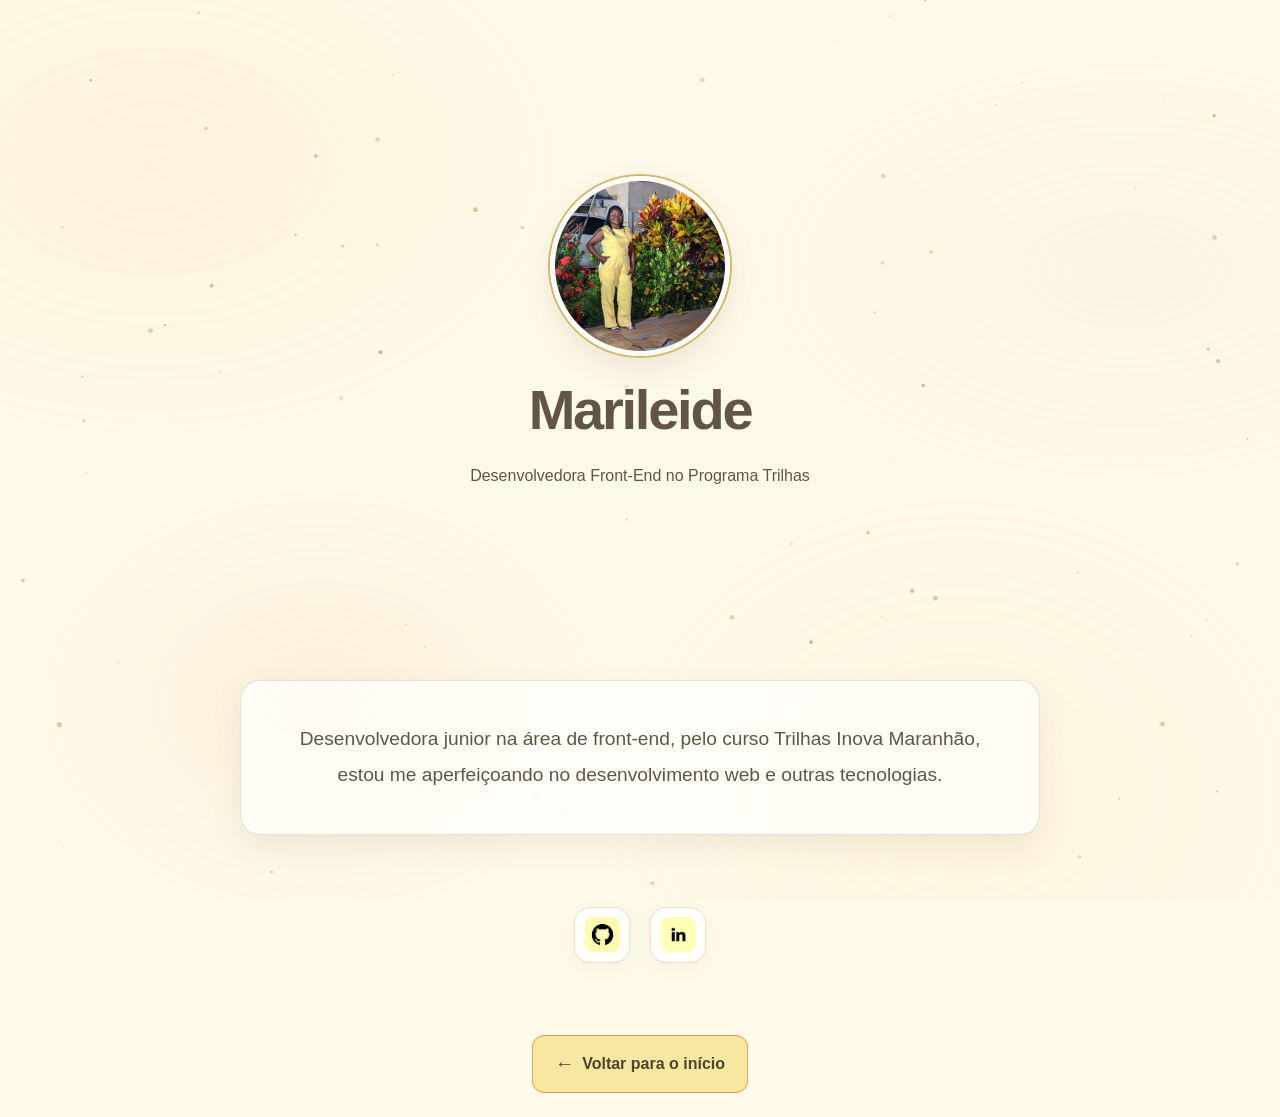
==== sobre.html @ 8dfe2529 "Publica projeto Desafio 1" ====
<!DOCTYPE html>
<html lang="pt-br">

<head>
  <meta charset="UTF-8">
  <meta name="viewport" content="width=device-width, initial-scale=1.0">
  <title>Sobre mim</title>

  <link rel="stylesheet" href="./style.css">
</head>

<script src="./script.js" defer></script>

<body>
  
  <main class="cabecalho">
    <div>

      <img src="./img/marileide.jpg" alt="Foto da Marileide" class="foto-perfil">
      <h1>Marileide</h1>
      <p>Desenvolvedora Front-End no Programa Trilhas</p>
    </div>
  </main>

<section id="sobre" class="sobre">
  <div class="sobre-caixa">
    <p class="sobre-paragrafo">Desenvolvedora junior na área de front-end, pelo curso Trilhas Inova Maranhão, estou me aperfeiçoando no desenvolvimento web e outras tecnologias.</p>
  </div>

  </section>
      <div class="redes-sociais">
        <a href="https://github.com/MariGoncalves21" target="_blank" rel="noopener noreferrer">
        <img src="./img/github.jpg" alt="Github">
        </a>
    
        <a href="" target="_blank" rel="noopener noreferrer">
          <img src="./img/linkedin.jpg" alt="LinkedIn">
        </a>
      </div>
  
  </section>
      <div class="voltar-container">
        <a href="./index.html" class="botao-voltar">
        <span class="seta-voltar">&larr;</span> Voltar para o início
        </a>
        </div>
    
  </body>
</html>
---- style.css ----
* {
  margin: 0;
  padding: 0;
  box-sizing: border-box;
  font-family: "Segoe UI", Tahoma, Geneva, Verdana, sans-serif;
}

html {
  scroll-behavior: smooth;
}

:root {
  --primaria: #f8e7a1;
  --secundaria: #d6b66b;
  --escuro: #625547;
  --maisEscuro: #453b31;
  --claro: #625547;
  --vidro: rgba(255, 254, 250, 0.76);

  --fundo: #fff9e9;
  --branco: #fffefa;
  --bege: #f2e8d8;
  --borda: rgba(151, 125, 77, 0.22);
  --sombra: 0 12px 32px rgba(98, 85, 71, 0.09);
  --sombra-hover: 0 18px 38px rgba(98, 85, 71, 0.15);

  --raio: 20px;
  --transicao: 0.3s ease;
}

body {
  position: relative;
  isolation: isolate;
  min-height: 100vh;
  overflow-wrap: break-word;
  background-color: var(--fundo);
  color: var(--claro);
  line-height: 1.6;
}

body::before {
  content: "";
  position: fixed;
  inset: 0;
  z-index: -1;
  pointer-events: none;
  opacity: 0.1;
  background:
    radial-gradient(ellipse at 12% 18%, #e5c96f 0, transparent 27%),
    radial-gradient(ellipse at 88% 30%, #e9d5ad 0, transparent 25%),
    radial-gradient(ellipse at 75% 88%, #f0d98c 0, transparent 28%),
    radial-gradient(ellipse at 25% 78%, #d6b66b 0, transparent 22%);
}

.cabecalho {
  min-height: 72vh;
  padding: 3rem 1.5rem 2rem;
  display: flex;
  justify-content: center;
  align-items: center;
  flex-direction: column;
  text-align: center;
}

.cabecalho > div {
  display: flex;
  flex-direction: column;
  align-items: center;
  text-align: center;
}

.foto-perfil {
  display: block;
  width: 180px;
  height: 180px;
  object-fit: cover;
  border-radius: 50%;
  border: 5px solid var(--branco);
  box-shadow:
    0 0 0 2px var(--secundaria),
    0 12px 30px rgba(98, 85, 71, 0.13);
  animation: flutuar 5s ease-in-out infinite;
}

h1 {
  margin: 20px 0;
  color: var(--escuro);
  font-size: clamp(2.3rem, 5vw, 3.5rem);
  font-weight: 700;
  line-height: 1.2;
  letter-spacing: -0.04em;
}

.cabecalho-sub-titulo {
  max-width: 650px;
  padding: 0 0.5rem;
  color: var(--claro);
  font-size: clamp(1rem, 2.5vw, 1.35rem);
  text-align: center;
}

.cabecalho p {
  max-width: 650px;
  color: var(--claro);
}

.botoes {
  display: flex;
  justify-content: center;
  text-align: center;
  padding: 0 1.25rem 1rem;
  margin-top: 0.5rem;
}

.botoes nav {
  display: flex;
  flex-direction: column;
  align-items: center;
  gap: 1rem;
  width: min(100%, 340px);
}

.botoes nav a {
  display: block;
  width: 100%;
  text-decoration: none;
}

.botoes button {
  width: 100%;
  min-height: 54px;
  padding: 0.9rem 1.2rem;
  border: 1px solid var(--borda);
  border-radius: 14px;
  background: var(--branco);
  color: var(--escuro);
  font-size: 1rem;
  font-weight: 600;
  cursor: pointer;
  box-shadow: 0 5px 16px rgba(98, 85, 71, 0.06);
  transition:
    transform var(--transicao),
    background-color var(--transicao),
    border-color var(--transicao),
    box-shadow var(--transicao);
}

.botoes button:hover {
  transform: translateY(-3px);
  background: var(--primaria);
  border-color: var(--secundaria);
  box-shadow: var(--sombra);
}

.botoes button:active {
  transform: scale(0.98);
}

.botoes button:focus-visible {
  outline: 2px solid var(--escuro);
  outline-offset: 4px;
}

.redes-sociais {
  display: flex;
  justify-content: center;
  align-items: center;
  flex-wrap: wrap;
  gap: 1.25rem;
  margin: 1.5rem auto 2rem;
  padding: 0 1rem;
}

.redes-sociais a {
  display: flex;
  align-items: center;
  justify-content: center;
  width: 56px;
  height: 56px;
  border: 1px solid var(--borda);
  border-radius: 16px;
  background: var(--branco);
  box-shadow: 0 5px 16px rgba(98, 85, 71, 0.06);
  transition:
    transform var(--transicao),
    border-color var(--transicao),
    box-shadow var(--transicao);
}

.redes-sociais img {
  display: block;
  width: 35px;
  height: 35px;
  object-fit: contain;
  border-radius: 8px;
  transition: transform var(--transicao);
}

.redes-sociais a:hover {
  transform: translateY(-4px);
  border-color: var(--secundaria);
  box-shadow: var(--sombra);
}

.redes-sociais a:hover img {
  transform: scale(1.06);
}

.redes-sociais a:active {
  transform: scale(0.96);
}

.redes-sociais a:focus-visible {
  outline: 2px solid var(--escuro);
  outline-offset: 4px;
}

.sobre {
  padding: 2rem 1.5rem 3rem;
}

.sobre-caixa {
  width: min(100%, 800px);
  margin: 0 auto;
  padding: clamp(1.5rem, 4vw, 2.5rem);
  border: 1px solid var(--borda);
  border-radius: var(--raio);
  background: rgba(255, 254, 250, 0.86);
  box-shadow: var(--sombra);
}

.sobre-paragrafo {
  color: var(--claro);
  font-size: clamp(1rem, 2vw, 1.2rem);
  line-height: 1.9;
  text-align: center;
}

.projetos {
  padding: 3rem 1.5rem;
}

.projetos-titulo {
  margin-bottom: 2.5rem;
  color: var(--escuro);
  font-size: clamp(2rem, 4vw, 2.7rem);
  text-align: center;
}

.projetos-caixa {
  display: grid;
  grid-template-columns: repeat(
    auto-fit,
    minmax(min(100%, 270px), 1fr)
  );
  gap: 1.75rem;
  width: min(100%, 1150px);
  margin: 0 auto;
}

.projetos-card {
  display: flex;
  flex-direction: column;
  min-width: 0;
  overflow: hidden;
  border: 1px solid var(--borda);
  border-radius: var(--raio);
  background: rgba(255, 254, 250, 0.94);
  box-shadow: var(--sombra);
  color: inherit;
  text-decoration: none;
  transition:
    transform var(--transicao),
    border-color var(--transicao),
    box-shadow var(--transicao);
}

.projetos-imagem {
  display: block;
  width: 100%;
  height: 210px;
  object-fit: cover;
  background: var(--bege);
}

.caixa-textos-projetos {
  display: flex;
  flex: 1;
  flex-direction: column;
  align-items: flex-start;
  padding: 1.4rem;
}

.info-projetos {
  margin-bottom: 0.65rem;
  color: #8a6b2d;
  font-size: 1.1rem;
  line-height: 1.5;
  transition: color var(--transicao);
}

.simbolo-projeto {
  display: inline-block;
  margin-left: 0.4rem;
  transition: transform var(--transicao);
}

.paragrafo-projeto,
.paragrafo-projetos {
  color: #75695b;
  font-size: 0.98rem;
  line-height: 1.75;
}

.projetos-card:focus-visible {
  outline: 2px solid var(--escuro);
  outline-offset: 5px;
}

.projetos-card:active {
  transform: scale(0.99);
}

/* ================================
   CERTIFICADOS
================================ */

.certificados {
  min-height: 100vh;
  padding: 4rem 1.5rem 2rem;
  background:
    radial-gradient(
      circle at 12% 12%,
      rgba(248, 231, 161, 0.35),
      transparent 35%
    ),
    radial-gradient(
      circle at 88% 78%,
      rgba(214, 182, 107, 0.15),
      transparent 32%
    );
}

.certificados-cabecalho {
  max-width: 800px;
  margin: 0 auto;
  text-align: center;
}

.certificados-cabecalho h1 {
  margin: 0 0 1rem;
  color: var(--escuro);
  font-size: clamp(2rem, 4vw, 2.8rem);
}

.certificados-cabecalho p {
  color: var(--claro);
  font-size: 1.05rem;
  line-height: 1.8;
}

.certificados-lista {
  display: flex;
  justify-content: center;
  align-items: center;
  width: 100%;
  margin: 4rem auto 3rem;
  padding: 1rem;
  perspective: 1000px;
}

.certificado-card {
  position: relative;
  width: min(100%, 340px);
  min-width: 0;
  padding: 0;
  overflow: visible;
  border: none;
  border-radius: 4px;
  background: transparent;
  animation: certificado-flutuar 4s ease-in-out infinite;
  filter: drop-shadow(0 18px 12px rgba(0, 0, 0, 0.20));
  transition:
    filter 0.35s ease,
    transform 0.35s ease;
}

.certificado-moldura {
  position: relative;
  width: 100%;
  padding: 5px;
  overflow: hidden;
  border: 2px solid #493522;
  border-radius: 4px;
  background: linear-gradient(
    135deg,
    #b99a62 0%,
    #6f5435 12%,
    #38291e 35%,
    #241a14 55%,
    #5c432c 78%,
    #c5a66d 100%
  );
  box-shadow:
    inset 2px 2px 3px rgba(255, 239, 198, 0.45),
    inset -3px -3px 5px rgba(0, 0, 0, 0.55),
    5px 5px 0 #493522,
    8px 8px 0 #8b7049,
    12px 16px 22px rgba(69, 59, 49, 0.25);
  transform: rotateX(1deg);
  transition:
    box-shadow 0.35s ease,
    transform 0.35s ease;
}

.certificado-moldura::before {
  content: "";
  position: absolute;
  inset: 4px;
  z-index: 2;
  border: 1px solid rgba(255, 255, 255, 0.12);
  pointer-events: none;
}

.certificado-link {
  display: block;
  position: relative;
  width: 100%;
  overflow: hidden;
  background: transparent;
  line-height: 0;
  cursor: pointer;
}

.certificado-link:focus-visible {
  outline: 3px solid var(--secundaria);
  outline-offset: 6px;
}

.certificado-imagem {
  display: block;
  width: 100%;
  height: auto;
  max-width: none;
  margin: 0;
  padding: 0;
  border: none;
  border-radius: 0;
  object-fit: cover;
  object-position: center;
  box-shadow: none;
  transition:
    transform 0.4s ease,
    filter 0.4s ease;
}

@keyframes certificado-flutuar {
  0%,
  100% {
    transform: translateY(0);
  }

  50% {
    transform: translateY(-14px);
  }
}

.voltar-container {
  display: flex;
  justify-content: center;
  padding: 1.5rem;
}

.botao-voltar {
  display: inline-flex;
  max-width: 100%;
  margin-top: 1rem;
  padding: 0.8rem 1.35rem;
  align-items: center;
  justify-content: center;
  gap: 0.5rem;
  border: 1px solid #c9a856;
  border-radius: 12px;
  background: var(--primaria);
  color: #50432f;
  font-weight: 600;
  text-align: center;
  text-decoration: none;
  transition:
    transform 0.3s ease,
    box-shadow 0.3s ease,
    background-color 0.3s ease;
}

.seta-voltar {
  display: inline-block;
  font-size: 1.2rem;
  transition: transform 0.3s ease;
}

.botao-voltar:focus-visible {
  outline: 2px solid var(--escuro);
  outline-offset: 4px;
}

.botao-voltar:active {
  transform: scale(0.98);
}

@keyframes flutuar {
  0%,
  100% {
    transform: translateY(0);
  }

  50% {
    transform: translateY(-8px);
  }
}

@media (hover: hover) {
  .projetos-card:hover {
    transform: translateY(-5px);
    border-color: rgba(214, 182, 107, 0.65);
    box-shadow: var(--sombra-hover);
  }

  .projetos-card:hover .info-projetos {
    color: #9a762f;
  }

  .projetos-card:hover .simbolo-projeto {
    transform: translateX(4px);
  }

  .certificado-card:hover {
    animation-play-state: paused;
    filter: drop-shadow(0 25px 18px rgba(0, 0, 0, 0.25));
  }

  .certificado-card:hover .certificado-moldura {
    transform: rotateX(0deg) scale(1.025);
    box-shadow:
      inset 2px 2px 3px rgba(255, 239, 198, 0.5),
      inset -3px -3px 5px rgba(0, 0, 0, 0.55),
      5px 5px 0 #493522,
      8px 8px 0 #8b7049,
      15px 22px 30px rgba(69, 59, 49, 0.3);
  }

  .certificado-card:hover .certificado-imagem {
    filter: brightness(1.04);
  }

  .botao-voltar:hover {
    transform: translateY(-3px);
    background: #f5e1a0;
    box-shadow: 0 8px 18px rgba(98, 85, 71, 0.12);
  }

  .botao-voltar:hover .seta-voltar {
    transform: translateX(-3px);
  }
}

@media (max-width: 600px) {
  .cabecalho {
    min-height: 65vh;
    padding: 2.5rem 1rem 1.5rem;
  }

  .foto-perfil {
    width: 140px;
    height: 140px;
  }

  h1 {
    margin: 16px 0;
    font-size: 2.4rem;
  }

  .cabecalho-sub-titulo {
    font-size: 1.05rem;
  }

  .botoes {
    padding-right: 1.25rem;
    padding-left: 1.25rem;
  }

  .botoes nav {
    width: min(100%, 340px);
  }

  .botoes button {
    min-height: 50px;
    padding: 0.85rem 1rem;
    font-size: 0.95rem;
  }

  .redes-sociais {
    gap: 1rem;
  }

  .sobre {
    padding: 1.5rem 1rem 2rem;
  }

  .sobre-caixa {
    padding: 1.5rem;
    border-radius: 16px;
  }

  .projetos {
    padding: 2rem 1rem;
  }

  .projetos-titulo {
    margin-bottom: 1.75rem;
  }

  .projetos-caixa {
    grid-template-columns: minmax(0, 1fr);
    gap: 1.25rem;
  }

  .projetos-imagem {
    height: 200px;
  }

  .caixa-textos-projetos {
    padding: 1.2rem;
  }

  .certificados {
    padding: 2.5rem 1rem 1.5rem;
  }

  .certificados-lista {
    margin: 2.5rem auto;
    padding: 1rem 0.5rem;
  }

  .certificado-card {
    width: min(100%, 290px);
  }

  .certificado-moldura {
    padding: 5px;
  }

  .voltar-container {
    padding: 1rem 0;
  }

  .botao-voltar {
    padding: 0.8rem 1rem;
    font-size: 0.95rem;
  }
}


@media (prefers-reduced-motion: reduce) {
  *,
  *::before,
  *::after {
    scroll-behavior: auto !important;
    animation-duration: 0.01ms !important;
    animation-iteration-count: 1 !important;
    transition-duration: 0.01ms !important;
  }
}

#particulas-fundo {
  position: fixed;
  inset: 0;
  width: 100%;
  height: 100%;
  pointer-events: none;
  z-index: 0;
}

body > * {
  position: relative;
  z-index: 1;
}
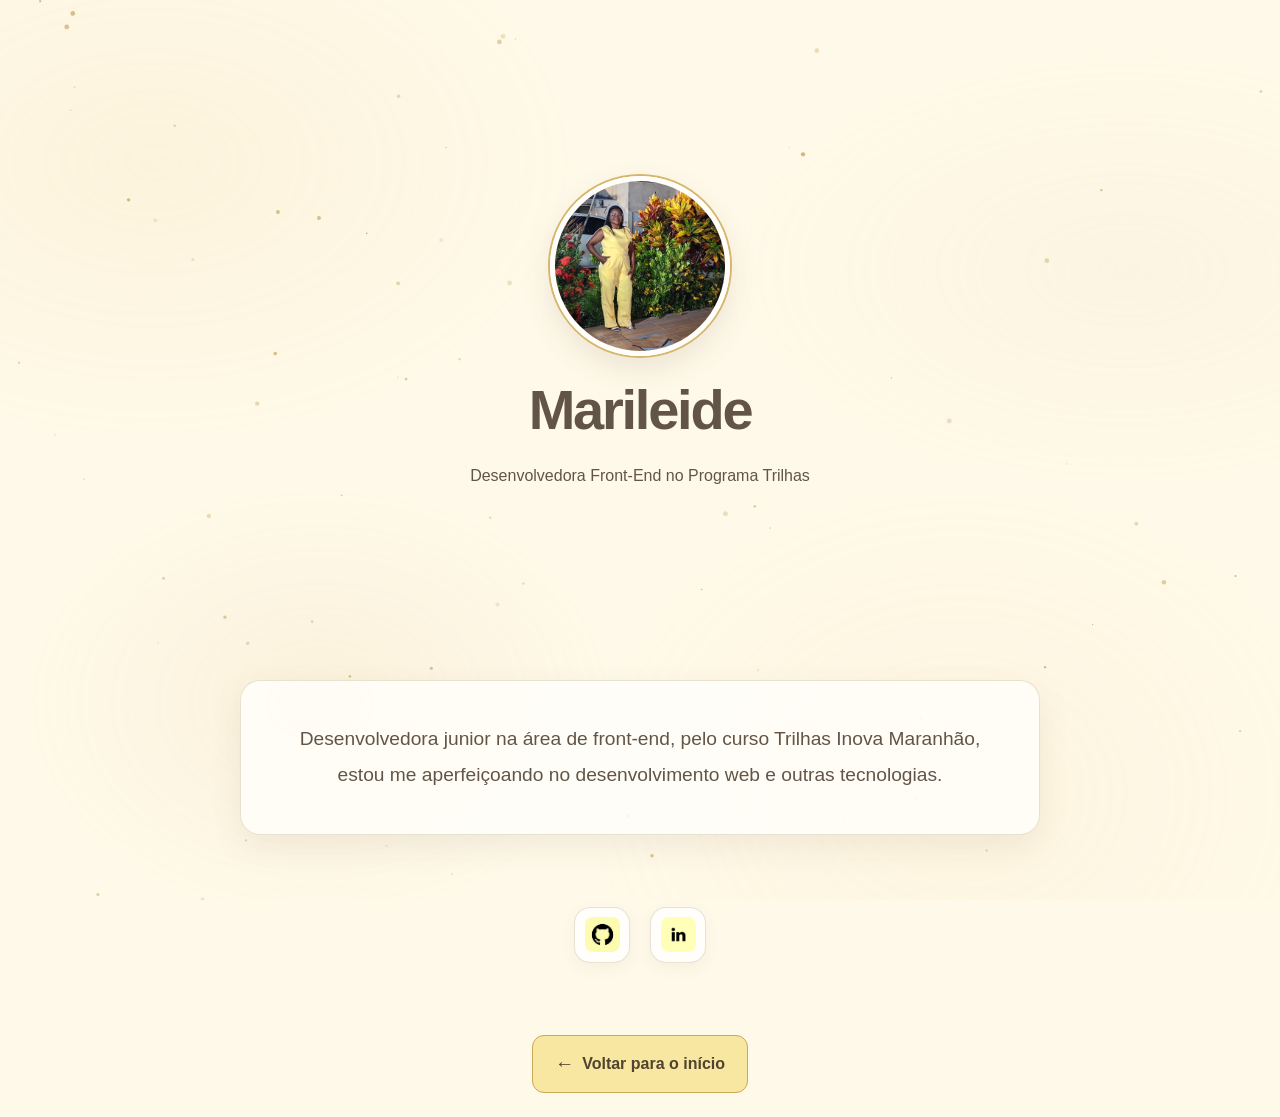
==== commit 467dd9b5: "Atualiza o Desafio 1" ====
--- a/sobre.html
+++ b/sobre.html
@@ -33,7 +33,7 @@
         <img src="./img/github.jpg" alt="Github">
         </a>
     
-        <a href="" target="_blank" rel="noopener noreferrer">
+        <a href="https://br.linkedin.com/in/marileide-gon%C3%A7alves-035b4828a" target="_blank" rel="noopener noreferrer">
           <img src="./img/linkedin.jpg" alt="LinkedIn">
         </a>
       </div>
--- a/style.css
+++ b/style.css
@@ -320,10 +320,6 @@
 .projetos-card:active {
   transform: scale(0.99);
 }
-
-/* ================================
-   CERTIFICADOS
-================================ */
 
 .certificados {
   min-height: 100vh;
